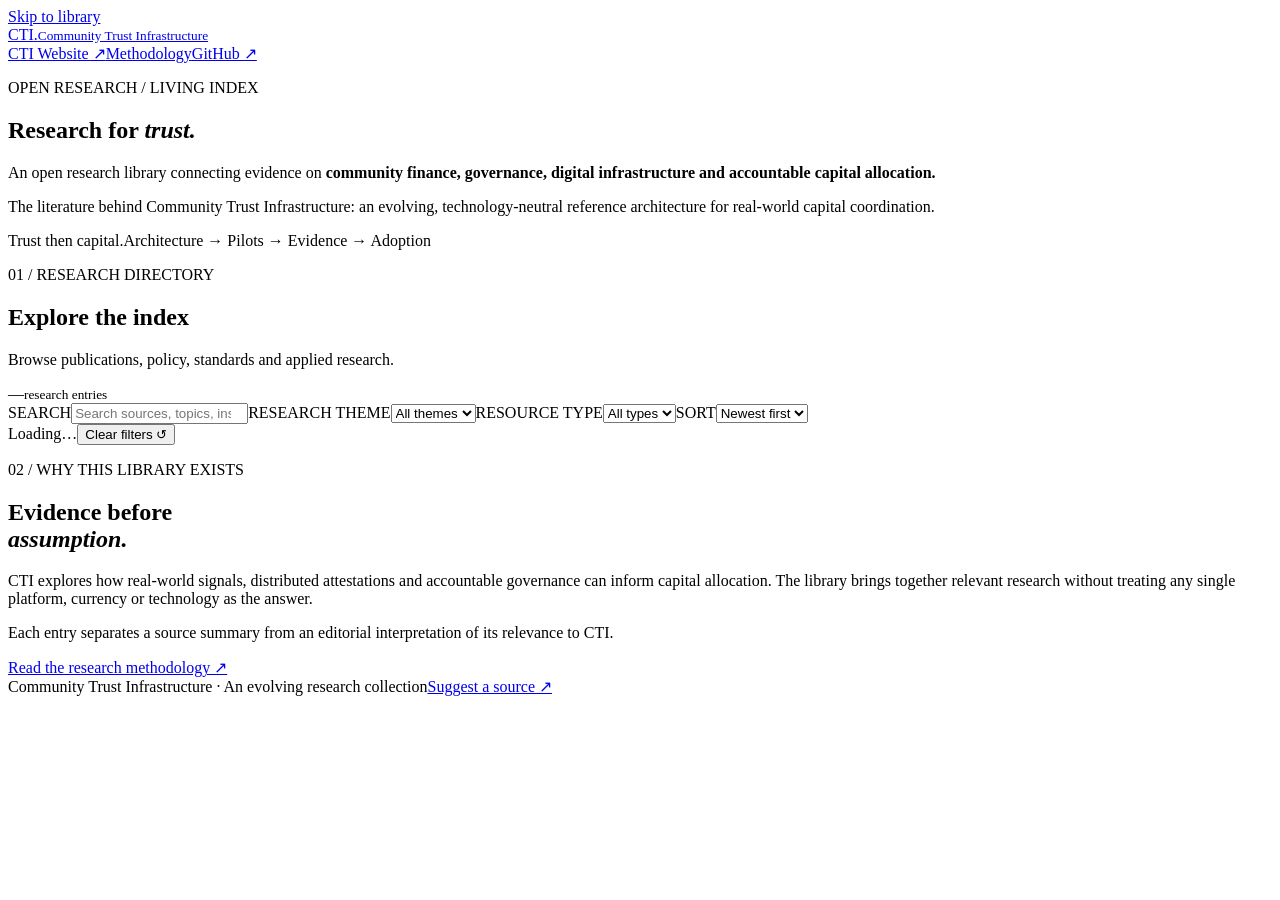
==== index.html @ 6afd7991 "Add CTI Research Library index.html" ====
<!doctype html><html lang="en"><head><meta charset="utf-8"><meta name="viewport" content="width=device-width,initial-scale=1"><meta name="description" content="Community Trust Infrastructure's open, curated research library."><title>CTI Research Library</title><link rel="stylesheet" href="styles.css"></head><body><a class="skip" href="#library">Skip to library</a><header><a class="identity" href="./">CTI<span class="dot">.</span><small>Community Trust Infrastructure</small></a><nav><a href="https://communitytrustinfra.com/">CTI Website ↗</a><a href="methodology.html">Methodology</a><a href="https://github.com/Community-Trust-Infrastructure/cti-research-library">GitHub ↗</a></nav></header><main><section class="hero"><p class="eyebrow">OPEN RESEARCH / LIVING INDEX</p><h1>Research for <em>trust.</em></h1><div class="hero-columns"><p class="lead">An open research library connecting evidence on <strong>community finance, governance, digital infrastructure and accountable capital allocation.</strong></p><p class="context">The literature behind Community Trust Infrastructure: an evolving, technology-neutral reference architecture for real-world capital coordination.</p></div><div class="hero-foot"><span>Trust then capital.</span><span>Architecture → Pilots → Evidence → Adoption</span></div></section><section id="library" class="library"><div class="library-head"><div><p class="eyebrow">01 / RESEARCH DIRECTORY</p><h2>Explore the index</h2><p>Browse publications, policy, standards and applied research.</p></div><div class="counter"><span id="total">—</span><small>research entries</small></div></div><div class="filters"><label>SEARCH<input id="search" type="search" placeholder="Search sources, topics, institutions…"></label><label>RESEARCH THEME<select id="category"><option value="">All themes</option></select></label><label>RESOURCE TYPE<select id="type"><option value="">All types</option></select></label><label>SORT<select id="sort"><option value="recent">Newest first</option><option value="oldest">Oldest first</option><option value="az">Title A–Z</option></select></label></div><div class="result-head"><span id="count" aria-live="polite">Loading…</span><button id="clear" type="button">Clear filters ↺</button></div><div id="entries" class="entries"></div><p id="empty" hidden>No matching resources. Try clearing your filters.</p><div id="pagination" class="pagination" hidden><button id="prev">← Previous</button><span id="page"></span><button id="next">Next →</button></div></section><section class="closing"><div><p class="eyebrow">02 / WHY THIS LIBRARY EXISTS</p><h2>Evidence before<br><em>assumption.</em></h2></div><div><p>CTI explores how real-world signals, distributed attestations and accountable governance can inform capital allocation. The library brings together relevant research without treating any single platform, currency or technology as the answer.</p><p>Each entry separates a source summary from an editorial interpretation of its relevance to CTI.</p><a href="methodology.html">Read the research methodology ↗</a></div></section></main><footer><span>Community Trust Infrastructure · An evolving research collection</span><a href="https://github.com/Community-Trust-Infrastructure/cti-research-library/issues/new">Suggest a source ↗</a></footer><script src="app.js" defer></script></body></html>
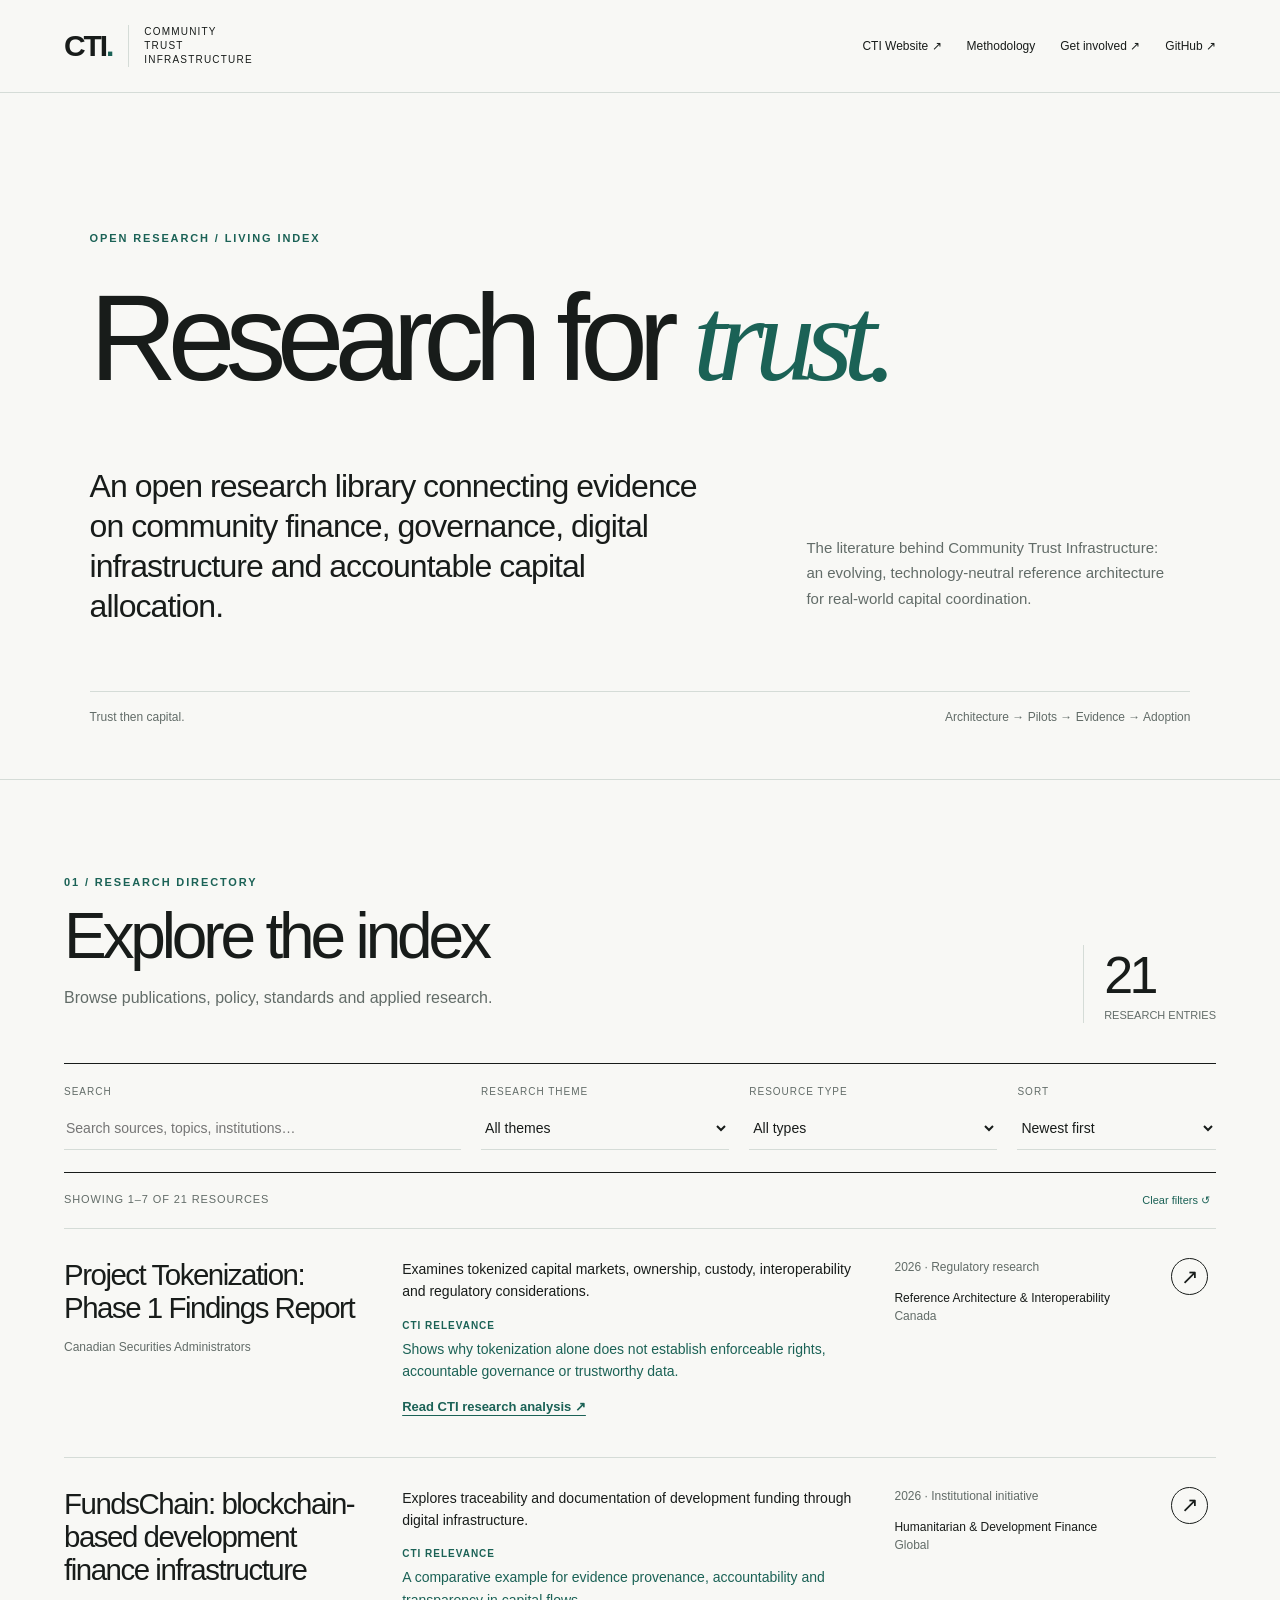
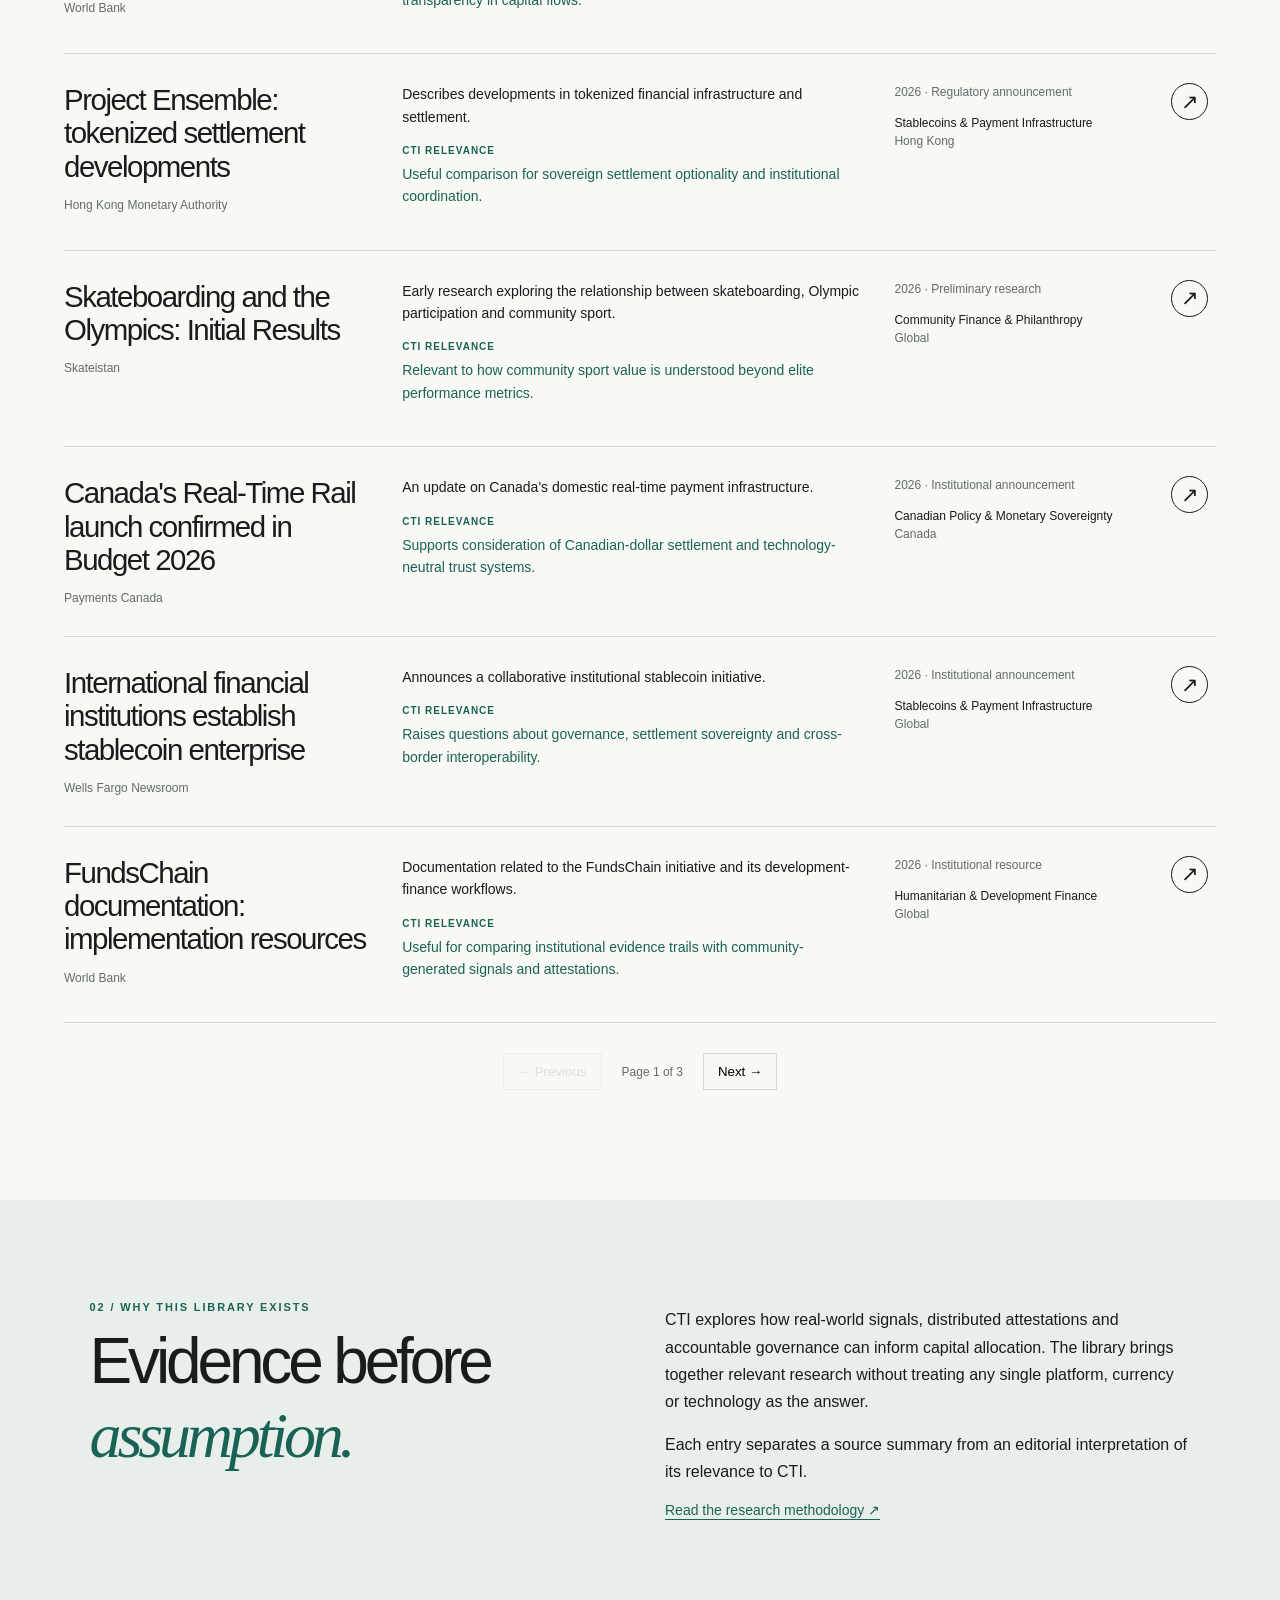
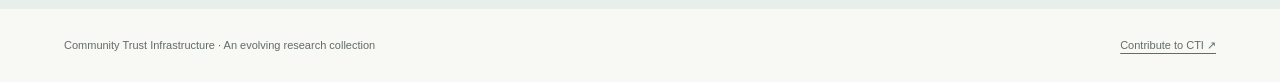
==== commit 2a4c947d: "Link contribution pathways and editorial safeguards" ====
--- a/index.html
+++ b/index.html
@@ -1 +1 @@
-<!doctype html><html lang="en"><head><meta charset="utf-8"><meta name="viewport" content="width=device-width,initial-scale=1"><meta name="description" content="Community Trust Infrastructure's open, curated research library."><title>CTI Research Library</title><link rel="stylesheet" href="styles.css"></head><body><a class="skip" href="#library">Skip to library</a><header><a class="identity" href="./">CTI<span class="dot">.</span><small>Community Trust Infrastructure</small></a><nav><a href="https://communitytrustinfra.com/">CTI Website ↗</a><a href="methodology.html">Methodology</a><a href="https://github.com/Community-Trust-Infrastructure/cti-research-library">GitHub ↗</a></nav></header><main><section class="hero"><p class="eyebrow">OPEN RESEARCH / LIVING INDEX</p><h1>Research for <em>trust.</em></h1><div class="hero-columns"><p class="lead">An open research library connecting evidence on <strong>community finance, governance, digital infrastructure and accountable capital allocation.</strong></p><p class="context">The literature behind Community Trust Infrastructure: an evolving, technology-neutral reference architecture for real-world capital coordination.</p></div><div class="hero-foot"><span>Trust then capital.</span><span>Architecture → Pilots → Evidence → Adoption</span></div></section><section id="library" class="library"><div class="library-head"><div><p class="eyebrow">01 / RESEARCH DIRECTORY</p><h2>Explore the index</h2><p>Browse publications, policy, standards and applied research.</p></div><div class="counter"><span id="total">—</span><small>research entries</small></div></div><div class="filters"><label>SEARCH<input id="search" type="search" placeholder="Search sources, topics, institutions…"></label><label>RESEARCH THEME<select id="category"><option value="">All themes</option></select></label><label>RESOURCE TYPE<select id="type"><option value="">All types</option></select></label><label>SORT<select id="sort"><option value="recent">Newest first</option><option value="oldest">Oldest first</option><option value="az">Title A–Z</option></select></label></div><div class="result-head"><span id="count" aria-live="polite">Loading…</span><button id="clear" type="button">Clear filters ↺</button></div><div id="entries" class="entries"></div><p id="empty" hidden>No matching resources. Try clearing your filters.</p><div id="pagination" class="pagination" hidden><button id="prev">← Previous</button><span id="page"></span><button id="next">Next →</button></div></section><section class="closing"><div><p class="eyebrow">02 / WHY THIS LIBRARY EXISTS</p><h2>Evidence before<br><em>assumption.</em></h2></div><div><p>CTI explores how real-world signals, distributed attestations and accountable governance can inform capital allocation. The library brings together relevant research without treating any single platform, currency or technology as the answer.</p><p>Each entry separates a source summary from an editorial interpretation of its relevance to CTI.</p><a href="methodology.html">Read the research methodology ↗</a></div></section></main><footer><span>Community Trust Infrastructure · An evolving research collection</span><a href="https://github.com/Community-Trust-Infrastructure/cti-research-library/issues/new">Suggest a source ↗</a></footer><script src="app.js" defer></script></body></html>+<!doctype html><html lang="en"><head><meta charset="utf-8"><meta name="viewport" content="width=device-width,initial-scale=1"><meta name="description" content="Community Trust Infrastructure's open, curated research library."><title>CTI Research Library</title><link rel="stylesheet" href="styles.css"></head><body><a class="skip" href="#library">Skip to library</a><header><a class="identity" href="./">CTI<span class="dot">.</span><small>Community Trust Infrastructure</small></a><nav><a href="https://communitytrustinfra.com/">CTI Website ↗</a><a href="methodology.html">Methodology</a><a href="https://communitytrustinfra.com/get-involved/">Get involved ↗</a><a href="https://github.com/Community-Trust-Infrastructure/cti-research-library">GitHub ↗</a></nav></header><main><section class="hero"><p class="eyebrow">OPEN RESEARCH / LIVING INDEX</p><h1>Research for <em>trust.</em></h1><div class="hero-columns"><p class="lead">An open research library connecting evidence on <strong>community finance, governance, digital infrastructure and accountable capital allocation.</strong></p><p class="context">The literature behind Community Trust Infrastructure: an evolving, technology-neutral reference architecture for real-world capital coordination.</p></div><div class="hero-foot"><span>Trust then capital.</span><span>Architecture → Pilots → Evidence → Adoption</span></div></section><section id="library" class="library"><div class="library-head"><div><p class="eyebrow">01 / RESEARCH DIRECTORY</p><h2>Explore the index</h2><p>Browse publications, policy, standards and applied research.</p></div><div class="counter"><span id="total">—</span><small>research entries</small></div></div><div class="filters"><label>SEARCH<input id="search" type="search" placeholder="Search sources, topics, institutions…"></label><label>RESEARCH THEME<select id="category"><option value="">All themes</option></select></label><label>RESOURCE TYPE<select id="type"><option value="">All types</option></select></label><label>SORT<select id="sort"><option value="recent">Newest first</option><option value="oldest">Oldest first</option><option value="az">Title A–Z</option></select></label></div><div class="result-head"><span id="count" aria-live="polite">Loading…</span><button id="clear" type="button">Clear filters ↺</button></div><div id="entries" class="entries"></div><p id="empty" hidden>No matching resources. Try clearing your filters.</p><div id="pagination" class="pagination" hidden><button id="prev">← Previous</button><span id="page"></span><button id="next">Next →</button></div></section><section class="closing"><div><p class="eyebrow">02 / WHY THIS LIBRARY EXISTS</p><h2>Evidence before<br><em>assumption.</em></h2></div><div><p>CTI explores how real-world signals, distributed attestations and accountable governance can inform capital allocation. The library brings together relevant research without treating any single platform, currency or technology as the answer.</p><p>Each entry separates a source summary from an editorial interpretation of its relevance to CTI.</p><a href="methodology.html">Read the research methodology ↗</a></div></section></main><footer><span>Community Trust Infrastructure · An evolving research collection</span><a href="https://communitytrustinfra.com/get-involved/">Contribute to CTI ↗</a></footer><script src="app.js" defer></script></body></html>
--- a/styles.css
+++ b/styles.css
@@ -0,0 +1,2 @@
+:root{--bg:#f8f8f5;--ink:#181c1a;--muted:#626c68;--line:#d5dcd7;--accent:#1b6256;--wash:#e8efeb}*{box-sizing:border-box}html{scroll-behavior:smooth}body{margin:0;background:var(--bg);color:var(--ink);font-family:Arial,Helvetica,sans-serif}a{color:inherit;text-underline-offset:4px}.skip{position:absolute;top:-100px}.skip:focus{top:0;background:white;padding:10px}header{display:flex;align-items:center;justify-content:space-between;gap:20px;padding:25px clamp(22px,5vw,80px);border-bottom:1px solid var(--line)}.identity{text-decoration:none;font-size:30px;font-weight:700;letter-spacing:-.07em;display:flex;align-items:center;gap:16px}.identity small{border-left:1px solid var(--line);padding-left:15px;font-size:10px;font-weight:400;letter-spacing:.12em;text-transform:uppercase;max-width:130px;line-height:1.4}.dot{color:var(--accent);margin-left:-16px}nav{display:flex;gap:25px;flex-wrap:wrap}nav a{font-size:12px;text-decoration:none}main{max-width:1600px;margin:auto}.hero{padding:clamp(70px,10vw,150px) clamp(22px,7vw,110px) 55px;border-bottom:1px solid var(--line)}.eyebrow{font-size:11px;letter-spacing:.17em;color:var(--accent);font-weight:700}.hero h1{font-size:clamp(62px,9.5vw,150px);font-weight:400;letter-spacing:-.08em;line-height:1.02;margin:32px 0 65px}.hero h1 em,.closing h2 em{font-family:Georgia,serif;color:var(--accent);font-weight:400}.hero-columns{display:grid;grid-template-columns:1.6fr 1fr;gap:clamp(25px,8vw,150px);align-items:end}.lead{font-size:clamp(22px,2.5vw,35px);letter-spacing:-.03em;line-height:1.25;margin:0}.lead strong{font-weight:500}.context{color:var(--muted);font-size:15px;line-height:1.7;max-width:370px}.hero-foot{border-top:1px solid var(--line);display:flex;justify-content:space-between;gap:20px;margin-top:65px;padding-top:18px;color:var(--muted);font-size:12px}.library{padding:85px clamp(22px,5vw,80px) 110px}.library-head{display:flex;justify-content:space-between;align-items:end;gap:25px;margin-bottom:40px}.library-head h2,.closing h2{font-size:clamp(40px,5vw,72px);letter-spacing:-.065em;font-weight:400;margin:10px 0}.library-head p:not(.eyebrow){color:var(--muted)}.counter{border-left:1px solid var(--line);padding-left:20px}.counter span{font-size:52px;display:block;letter-spacing:-.07em}.counter small{font-size:11px;color:var(--muted);text-transform:uppercase}.filters{display:grid;grid-template-columns:1.6fr 1fr 1fr .8fr;gap:20px;padding:22px 0;border-top:1px solid var(--ink);border-bottom:1px solid var(--ink)}.filters label{display:flex;flex-direction:column;gap:10px;font-size:10px;letter-spacing:.1em;color:var(--muted)}.filters input,.filters select{height:43px;width:100%;min-width:0;border:0;border-bottom:1px solid var(--line);background:transparent;border-radius:0;color:var(--ink);font:14px Arial}.filters input:focus,.filters select:focus{outline:2px solid var(--accent);outline-offset:2px}.result-head{display:flex;justify-content:space-between;gap:15px;padding:20px 0;color:var(--muted);font-size:11px;text-transform:uppercase;letter-spacing:.08em}.result-head button{border:0;background:none;color:var(--accent);font-size:11px;cursor:pointer}.entry{display:grid;grid-template-columns:1fr 1.5fr .8fr 45px;gap:30px;border-bottom:1px solid var(--line);padding:29px 0}.entry:first-child{border-top:1px solid var(--line)}.entry h3{font-size:clamp(23px,2.3vw,34px);font-weight:400;letter-spacing:-.05em;line-height:1.13;margin:0 0 13px}.entry p{font-size:14px;line-height:1.6;margin:0 0 13px}.author,.meta{font-size:12px;color:var(--muted);line-height:1.5}.relevance-label{color:var(--accent);font-size:10px;letter-spacing:.1em;font-weight:700;margin:17px 0 7px}.relevance{color:var(--accent)}.meta strong{display:block;color:var(--ink);font-weight:500;margin-top:13px}.visit{display:grid;place-items:center;border:1px solid var(--ink);border-radius:50%;width:37px;height:37px;text-decoration:none;font-size:21px}.visit:hover{background:var(--ink);color:white}.pagination{display:flex;align-items:center;justify-content:center;gap:20px;margin-top:30px}.pagination button{border:1px solid var(--line);background:transparent;padding:10px 14px;cursor:pointer}.pagination button:disabled{opacity:.35;cursor:default}.pagination span{font-size:12px;color:var(--muted)}#empty{padding:45px;color:var(--muted)}.closing{background:var(--wash);display:grid;grid-template-columns:1fr 1fr;gap:50px;padding:90px clamp(22px,7vw,110px)}.closing p:not(.eyebrow){line-height:1.7;font-size:16px}.closing a{color:var(--accent);font-size:14px}footer{display:flex;justify-content:space-between;gap:20px;padding:30px clamp(22px,5vw,80px);font-size:11px;color:var(--muted)}@media(max-width:950px){.filters{grid-template-columns:1fr 1fr}.entry{grid-template-columns:1fr 1.5fr 42px}.meta{grid-column:1/3}.visit{grid-column:3;grid-row:1}}@media(max-width:650px){header{align-items:start}nav{gap:10px;justify-content:flex-end}.identity small{display:none}.hero-columns,.closing{grid-template-columns:1fr}.hero h1{margin-bottom:35px}.hero-foot{flex-direction:column}.filters{grid-template-columns:1fr}.entry{grid-template-columns:1fr 42px;gap:16px}.entry .description{grid-column:1/3}.meta{grid-column:1/3}.visit{grid-column:2;grid-row:1}.closing{gap:10px}footer{flex-direction:column}}
+.research-note{display:inline-block;margin:3px 0 14px;color:var(--accent);font-size:13px;font-weight:600;text-decoration:underline;text-underline-offset:4px}.research-note:hover{color:var(--ink)}
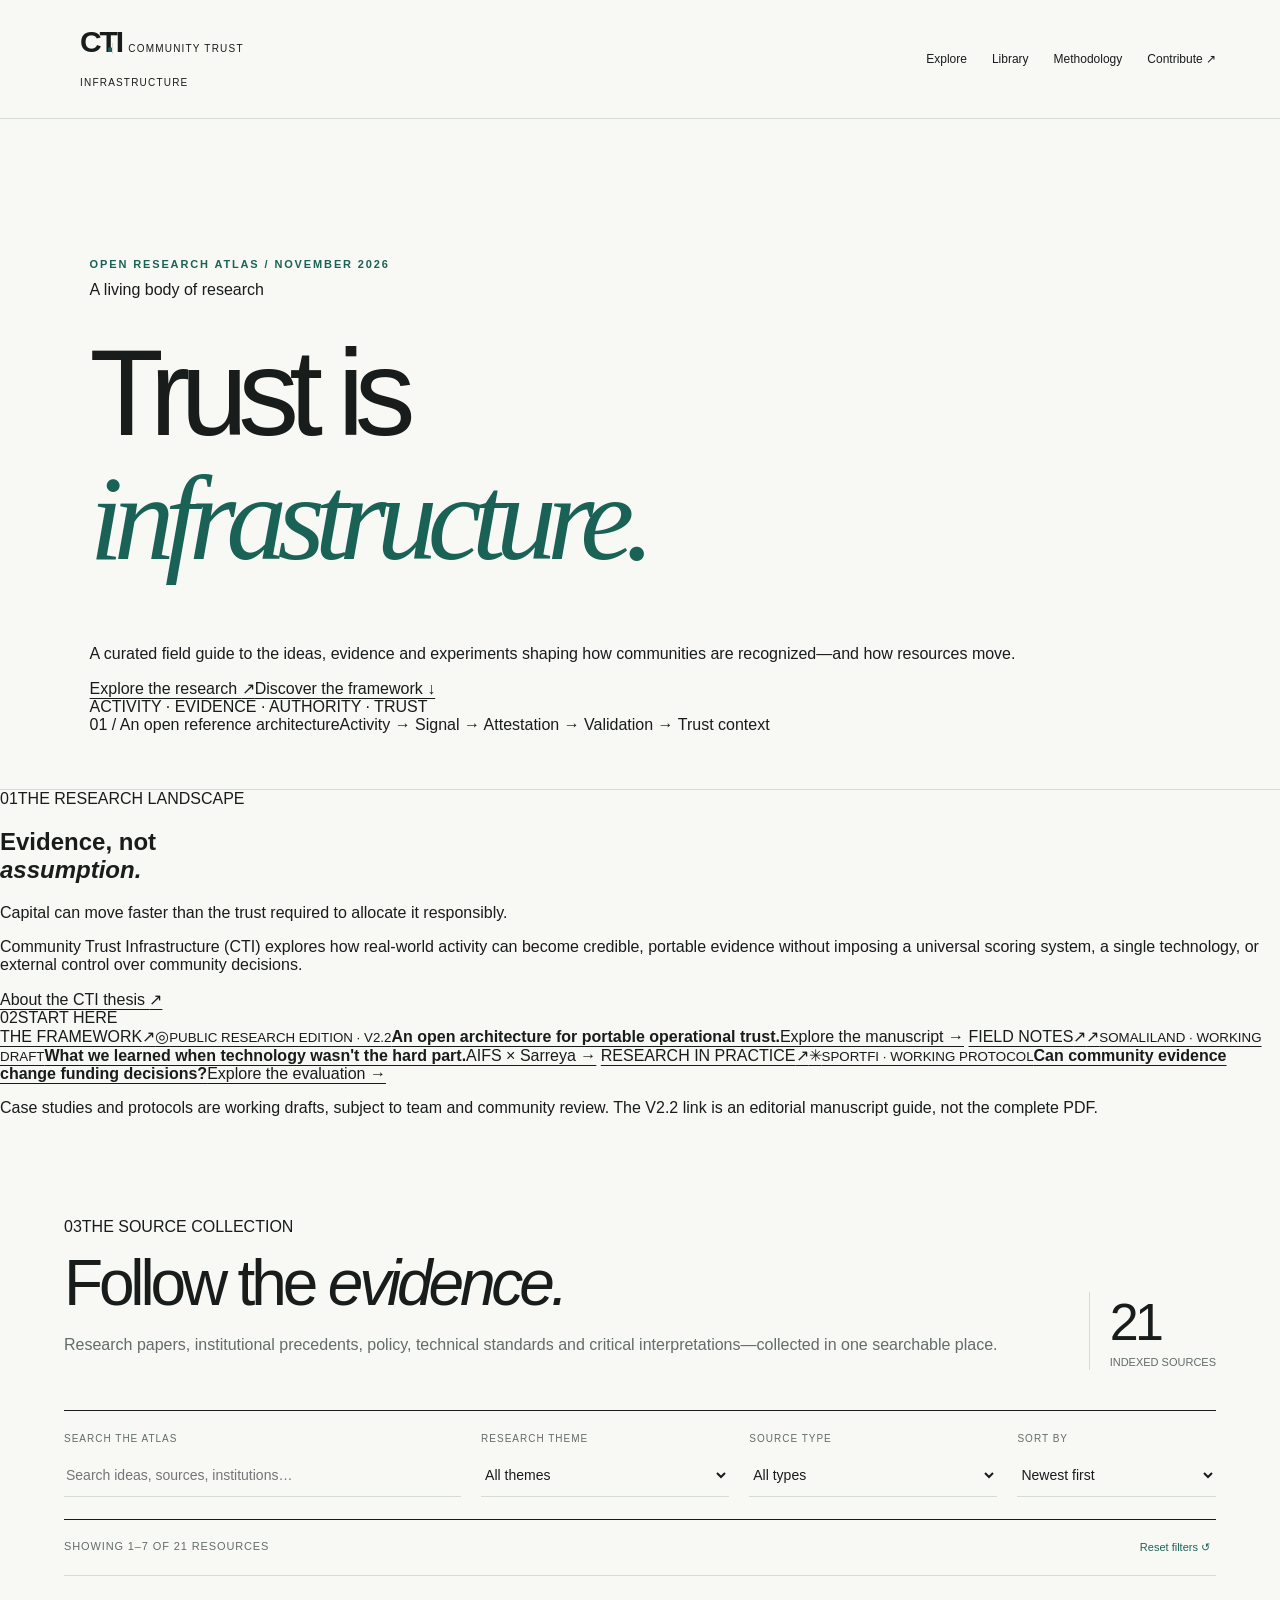
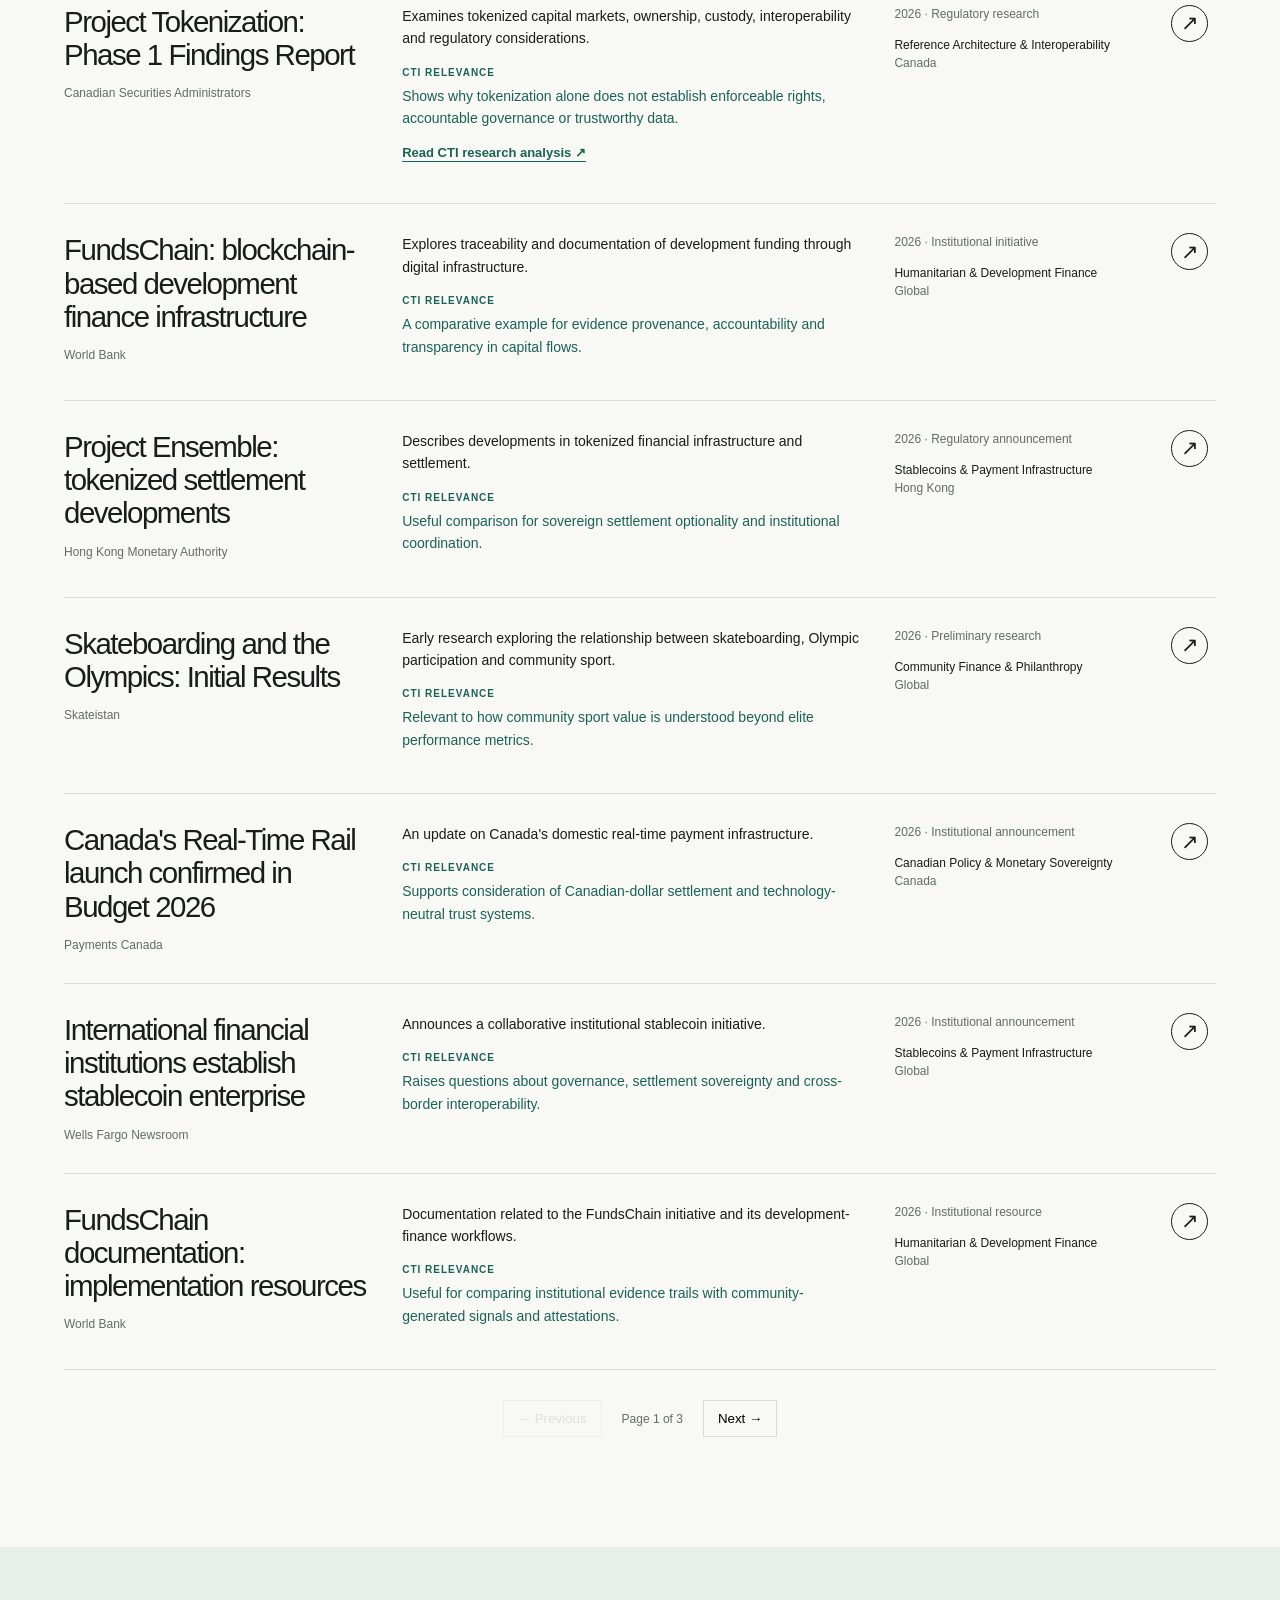
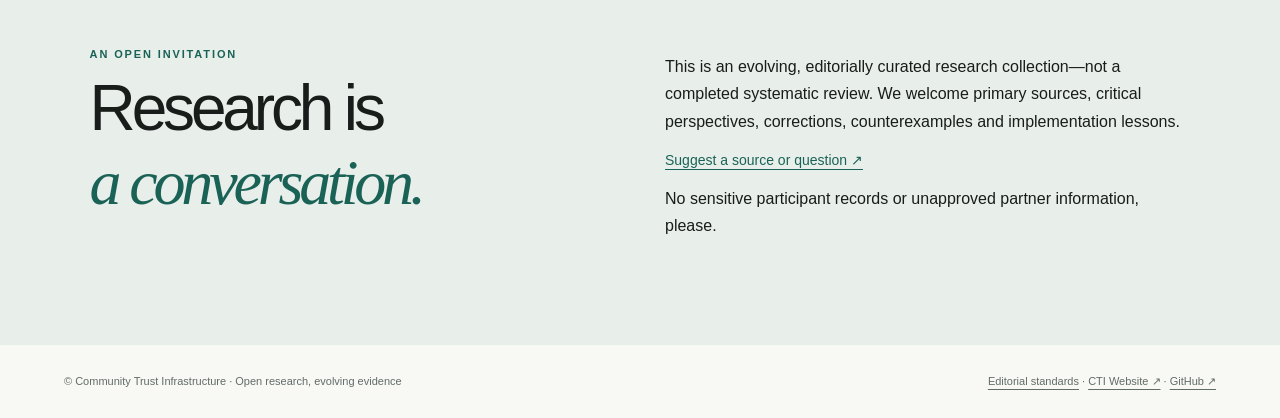
==== commit 4d14f541: "Redesign CTI Research Atlas with immersive editorial landing page and featured research" ====
--- a/index.html
+++ b/index.html
@@ -1 +1,15 @@
-<!doctype html><html lang="en"><head><meta charset="utf-8"><meta name="viewport" content="width=device-width,initial-scale=1"><meta name="description" content="Community Trust Infrastructure's open, curated research library."><title>CTI Research Library</title><link rel="stylesheet" href="styles.css"></head><body><a class="skip" href="#library">Skip to library</a><header><a class="identity" href="./">CTI<span class="dot">.</span><small>Community Trust Infrastructure</small></a><nav><a href="https://communitytrustinfra.com/">CTI Website ↗</a><a href="methodology.html">Methodology</a><a href="https://communitytrustinfra.com/get-involved/">Get involved ↗</a><a href="https://github.com/Community-Trust-Infrastructure/cti-research-library">GitHub ↗</a></nav></header><main><section class="hero"><p class="eyebrow">OPEN RESEARCH / LIVING INDEX</p><h1>Research for <em>trust.</em></h1><div class="hero-columns"><p class="lead">An open research library connecting evidence on <strong>community finance, governance, digital infrastructure and accountable capital allocation.</strong></p><p class="context">The literature behind Community Trust Infrastructure: an evolving, technology-neutral reference architecture for real-world capital coordination.</p></div><div class="hero-foot"><span>Trust then capital.</span><span>Architecture → Pilots → Evidence → Adoption</span></div></section><section id="library" class="library"><div class="library-head"><div><p class="eyebrow">01 / RESEARCH DIRECTORY</p><h2>Explore the index</h2><p>Browse publications, policy, standards and applied research.</p></div><div class="counter"><span id="total">—</span><small>research entries</small></div></div><div class="filters"><label>SEARCH<input id="search" type="search" placeholder="Search sources, topics, institutions…"></label><label>RESEARCH THEME<select id="category"><option value="">All themes</option></select></label><label>RESOURCE TYPE<select id="type"><option value="">All types</option></select></label><label>SORT<select id="sort"><option value="recent">Newest first</option><option value="oldest">Oldest first</option><option value="az">Title A–Z</option></select></label></div><div class="result-head"><span id="count" aria-live="polite">Loading…</span><button id="clear" type="button">Clear filters ↺</button></div><div id="entries" class="entries"></div><p id="empty" hidden>No matching resources. Try clearing your filters.</p><div id="pagination" class="pagination" hidden><button id="prev">← Previous</button><span id="page"></span><button id="next">Next →</button></div></section><section class="closing"><div><p class="eyebrow">02 / WHY THIS LIBRARY EXISTS</p><h2>Evidence before<br><em>assumption.</em></h2></div><div><p>CTI explores how real-world signals, distributed attestations and accountable governance can inform capital allocation. The library brings together relevant research without treating any single platform, currency or technology as the answer.</p><p>Each entry separates a source summary from an editorial interpretation of its relevance to CTI.</p><a href="methodology.html">Read the research methodology ↗</a></div></section></main><footer><span>Community Trust Infrastructure · An evolving research collection</span><a href="https://communitytrustinfra.com/get-involved/">Contribute to CTI ↗</a></footer><script src="app.js" defer></script></body></html>+<!doctype html>
+<html lang="en"><head><meta charset="utf-8"><meta name="viewport" content="width=device-width,initial-scale=1"><meta name="theme-color" content="#123c32"><meta name="description" content="An open atlas of evidence, governance, community finance and portable operational trust."><title>CTI Research Atlas — Community Trust Infrastructure</title><link rel="stylesheet" href="styles.css"></head>
+<body><a class="skip" href="#library">Skip to research</a>
+<header class="site-header"><a class="identity" href="./" aria-label="CTI Research Atlas home"><span class="identity-mark" aria-hidden="true"><i></i><i></i><i></i><i></i><b></b></span><span class="identity-word">CTI<span class="dot">.</span><small>Community Trust<br>Infrastructure</small></span></a><nav aria-label="Main navigation"><a href="#explore">Explore</a><a href="#library">Library</a><a href="methodology.html">Methodology</a><a href="https://github.com/Community-Trust-Infrastructure/cti-research-library" target="_blank" rel="noopener noreferrer">Contribute ↗</a></nav></header>
+<main>
+<section class="hero"><div class="hero-top"><p class="eyebrow light">OPEN RESEARCH ATLAS <span> / </span> NOVEMBER 2026</p><span class="edition">A living body of research <span class="pulse"></span></span></div><div class="hero-main"><div><h1>Trust is<br><em>infrastructure.</em></h1><p class="hero-lead">A curated field guide to the ideas, evidence and experiments shaping how communities are recognized—and how resources move.</p><div class="hero-actions"><a class="button-light" href="#library">Explore the research <span>↗</span></a><a class="hero-text-link" href="#explore">Discover the framework ↓</a></div></div><div class="hero-art" aria-label="Abstract interconnected circles representing signals, validation and trust"><div class="orbit orbit-a"></div><div class="orbit orbit-b"></div><div class="orbit orbit-c"></div><span class="art-dot dot-a"></span><span class="art-dot dot-b"></span><span class="art-dot dot-c"></span><span class="art-dot dot-d"></span><span class="art-core"></span><span class="art-caption">ACTIVITY · EVIDENCE · AUTHORITY · TRUST</span></div></div><div class="hero-bottom"><span>01 / An open reference architecture</span><span>Activity → Signal → Attestation → Validation → Trust context</span></div></section>
+<section class="intro" id="explore"><div class="section-label"><span class="section-index">01</span><span>THE RESEARCH LANDSCAPE</span></div><div class="intro-grid"><h2>Evidence, not<br><em>assumption.</em></h2><div><p class="intro-lead">Capital can move faster than the trust required to allocate it responsibly.</p><p>Community Trust Infrastructure (CTI) explores how real-world activity can become credible, portable evidence without imposing a universal scoring system, a single technology, or external control over community decisions.</p><a class="text-link" href="https://communitytrustinfra.com/" target="_blank" rel="noopener noreferrer">About the CTI thesis <span>↗</span></a></div></div></section>
+<section class="feature-section"><div class="section-label"><span class="section-index">02</span><span>START HERE</span></div><div class="feature-grid">
+<a class="feature-card featured" href="manuscripts/cti-v2.2.md"><span class="feature-top"><span>THE FRAMEWORK</span><span>↗</span></span><span class="feature-symbol">◎</span><span class="feature-bottom"><small>PUBLIC RESEARCH EDITION · V2.2</small><strong>An open architecture for portable operational trust.</strong><span>Explore the manuscript →</span></span></a>
+<a class="feature-card sage" href="case-studies/aifs-sarreya-tech365.md"><span class="feature-top"><span>FIELD NOTES</span><span>↗</span></span><span class="feature-symbol">↗</span><span class="feature-bottom"><small>SOMALILAND · WORKING DRAFT</small><strong>What we learned when technology wasn't the hard part.</strong><span>AIFS × Sarreya →</span></span></a>
+<a class="feature-card coral" href="case-studies/sportfi-research-protocol.md"><span class="feature-top"><span>RESEARCH IN PRACTICE</span><span>↗</span></span><span class="feature-symbol">✳</span><span class="feature-bottom"><small>SPORTFI · WORKING PROTOCOL</small><strong>Can community evidence change funding decisions?</strong><span>Explore the evaluation →</span></span></a>
+</div><p class="feature-note">Case studies and protocols are working drafts, subject to team and community review. The V2.2 link is an editorial manuscript guide, not the complete PDF.</p></section>
+<section id="library" class="library"><div class="section-label"><span class="section-index">03</span><span>THE SOURCE COLLECTION</span></div><div class="library-head"><div><h2>Follow the <em>evidence.</em></h2><p>Research papers, institutional precedents, policy, technical standards and critical interpretations—collected in one searchable place.</p></div><div class="counter"><span id="total">—</span><small>indexed sources</small></div></div><div class="filters"><label>SEARCH THE ATLAS<input id="search" type="search" placeholder="Search ideas, sources, institutions…"></label><label>RESEARCH THEME<select id="category"><option value="">All themes</option></select></label><label>SOURCE TYPE<select id="type"><option value="">All types</option></select></label><label>SORT BY<select id="sort"><option value="recent">Newest first</option><option value="oldest">Oldest first</option><option value="az">Title A–Z</option></select></label></div><div class="result-head"><span id="count" aria-live="polite">Loading sources…</span><button id="clear" type="button">Reset filters ↺</button></div><div id="entries" class="entries"></div><p id="empty" hidden>No matching sources. Try another search or clear the filters.</p><div id="pagination" class="pagination" hidden><button id="prev" type="button">← Previous</button><span id="page"></span><button id="next" type="button">Next →</button></div></section>
+<section class="closing"><div><p class="eyebrow">AN OPEN INVITATION</p><h2>Research is<br><em>a conversation.</em></h2></div><div><p>This is an evolving, editorially curated research collection—not a completed systematic review. We welcome primary sources, critical perspectives, corrections, counterexamples and implementation lessons.</p><a class="button-dark" href="https://github.com/Community-Trust-Infrastructure/cti-research-library/issues/new" target="_blank" rel="noopener noreferrer">Suggest a source or question ↗</a><p class="small-note">No sensitive participant records or unapproved partner information, please.</p></div></section>
+</main><footer><span>© Community Trust Infrastructure · Open research, evolving evidence</span><span><a href="methodology.html">Editorial standards</a> · <a href="https://communitytrustinfra.com/">CTI Website ↗</a> · <a href="https://github.com/Community-Trust-Infrastructure/cti-research-library">GitHub ↗</a></span></footer><script src="app.js" defer></script></body></html>
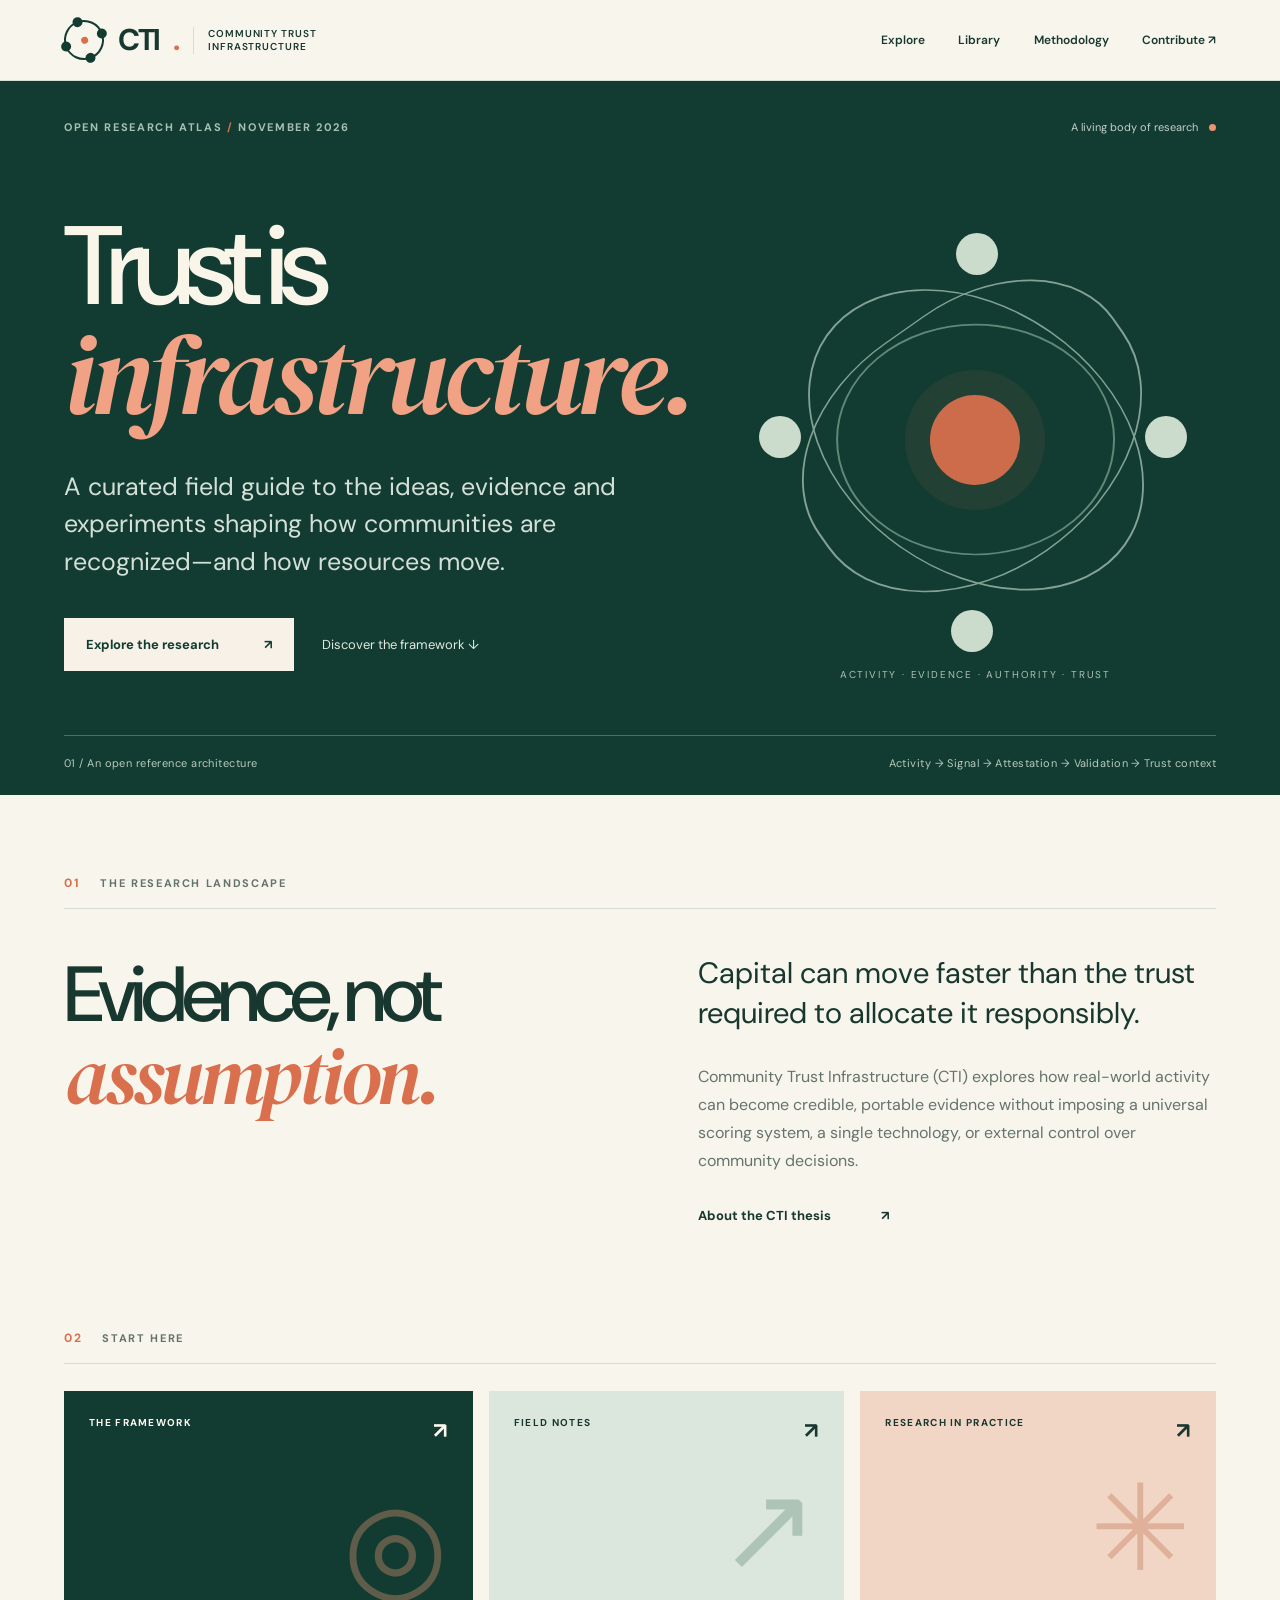
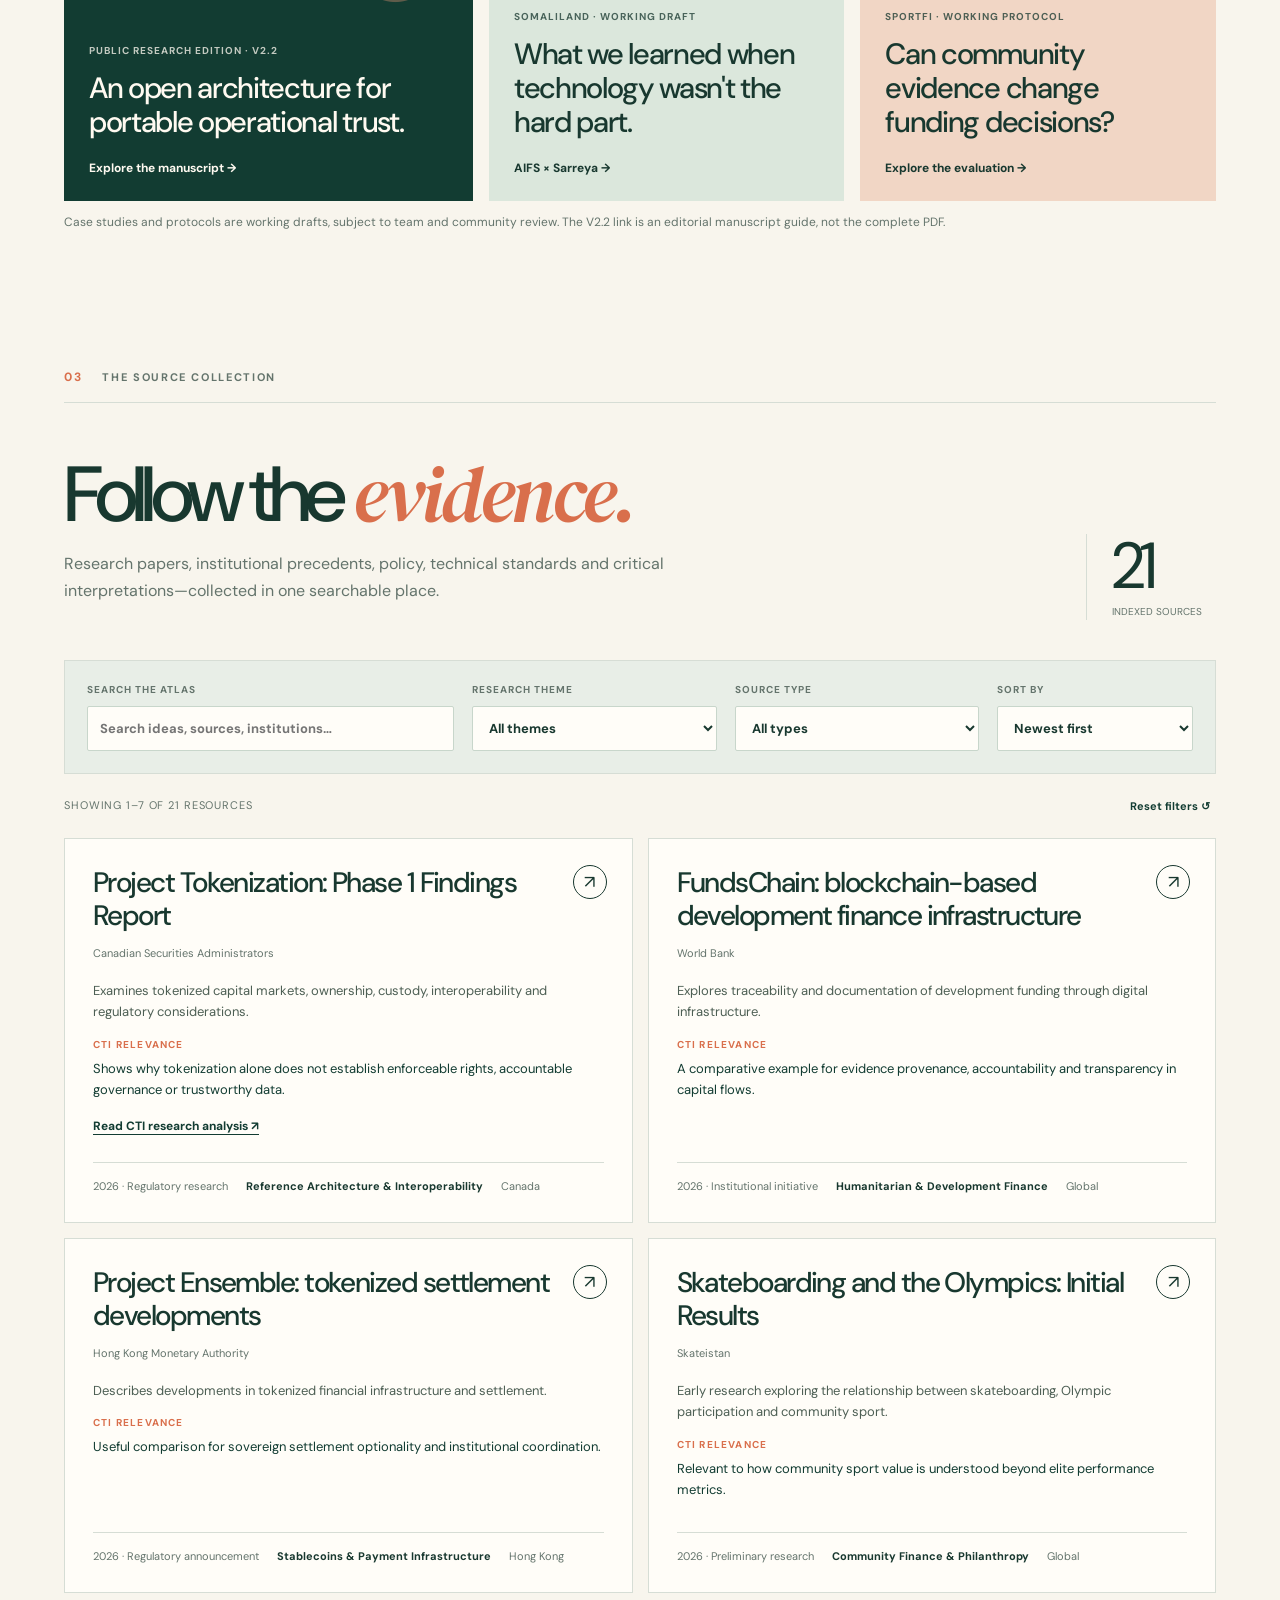
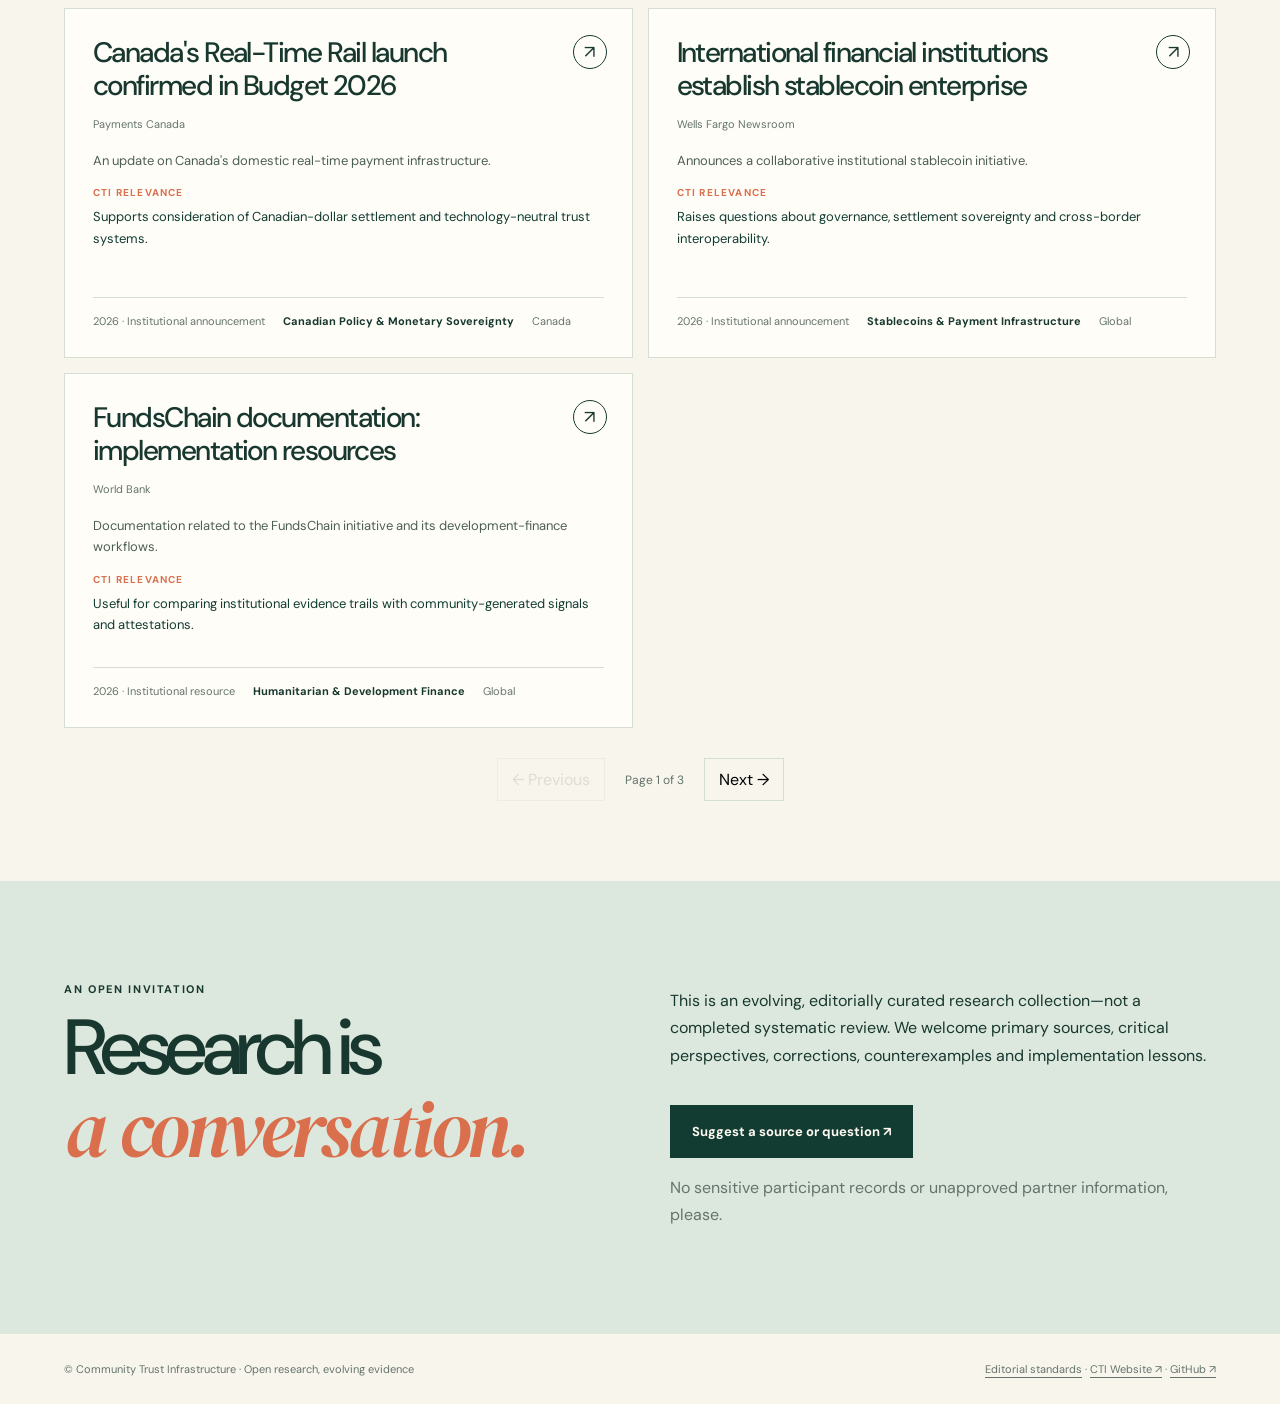
==== commit 3e562608: "Open featured research in readable GitHub Markdown view" ====
--- a/index.html
+++ b/index.html
@@ -6,9 +6,9 @@
 <section class="hero"><div class="hero-top"><p class="eyebrow light">OPEN RESEARCH ATLAS <span> / </span> NOVEMBER 2026</p><span class="edition">A living body of research <span class="pulse"></span></span></div><div class="hero-main"><div><h1>Trust is<br><em>infrastructure.</em></h1><p class="hero-lead">A curated field guide to the ideas, evidence and experiments shaping how communities are recognized—and how resources move.</p><div class="hero-actions"><a class="button-light" href="#library">Explore the research <span>↗</span></a><a class="hero-text-link" href="#explore">Discover the framework ↓</a></div></div><div class="hero-art" aria-label="Abstract interconnected circles representing signals, validation and trust"><div class="orbit orbit-a"></div><div class="orbit orbit-b"></div><div class="orbit orbit-c"></div><span class="art-dot dot-a"></span><span class="art-dot dot-b"></span><span class="art-dot dot-c"></span><span class="art-dot dot-d"></span><span class="art-core"></span><span class="art-caption">ACTIVITY · EVIDENCE · AUTHORITY · TRUST</span></div></div><div class="hero-bottom"><span>01 / An open reference architecture</span><span>Activity → Signal → Attestation → Validation → Trust context</span></div></section>
 <section class="intro" id="explore"><div class="section-label"><span class="section-index">01</span><span>THE RESEARCH LANDSCAPE</span></div><div class="intro-grid"><h2>Evidence, not<br><em>assumption.</em></h2><div><p class="intro-lead">Capital can move faster than the trust required to allocate it responsibly.</p><p>Community Trust Infrastructure (CTI) explores how real-world activity can become credible, portable evidence without imposing a universal scoring system, a single technology, or external control over community decisions.</p><a class="text-link" href="https://communitytrustinfra.com/" target="_blank" rel="noopener noreferrer">About the CTI thesis <span>↗</span></a></div></div></section>
 <section class="feature-section"><div class="section-label"><span class="section-index">02</span><span>START HERE</span></div><div class="feature-grid">
-<a class="feature-card featured" href="manuscripts/cti-v2.2.md"><span class="feature-top"><span>THE FRAMEWORK</span><span>↗</span></span><span class="feature-symbol">◎</span><span class="feature-bottom"><small>PUBLIC RESEARCH EDITION · V2.2</small><strong>An open architecture for portable operational trust.</strong><span>Explore the manuscript →</span></span></a>
-<a class="feature-card sage" href="case-studies/aifs-sarreya-tech365.md"><span class="feature-top"><span>FIELD NOTES</span><span>↗</span></span><span class="feature-symbol">↗</span><span class="feature-bottom"><small>SOMALILAND · WORKING DRAFT</small><strong>What we learned when technology wasn't the hard part.</strong><span>AIFS × Sarreya →</span></span></a>
-<a class="feature-card coral" href="case-studies/sportfi-research-protocol.md"><span class="feature-top"><span>RESEARCH IN PRACTICE</span><span>↗</span></span><span class="feature-symbol">✳</span><span class="feature-bottom"><small>SPORTFI · WORKING PROTOCOL</small><strong>Can community evidence change funding decisions?</strong><span>Explore the evaluation →</span></span></a>
+<a class="feature-card featured" href="https://github.com/Community-Trust-Infrastructure/cti-research-library/blob/main/manuscripts/cti-v2.2.md" target="_blank" rel="noopener noreferrer"><span class="feature-top"><span>THE FRAMEWORK</span><span>↗</span></span><span class="feature-symbol">◎</span><span class="feature-bottom"><small>PUBLIC RESEARCH EDITION · V2.2</small><strong>An open architecture for portable operational trust.</strong><span>Explore the manuscript →</span></span></a>
+<a class="feature-card sage" href="https://github.com/Community-Trust-Infrastructure/cti-research-library/blob/main/case-studies/aifs-sarreya-tech365.md" target="_blank" rel="noopener noreferrer"><span class="feature-top"><span>FIELD NOTES</span><span>↗</span></span><span class="feature-symbol">↗</span><span class="feature-bottom"><small>SOMALILAND · WORKING DRAFT</small><strong>What we learned when technology wasn't the hard part.</strong><span>AIFS × Sarreya →</span></span></a>
+<a class="feature-card coral" href="https://github.com/Community-Trust-Infrastructure/cti-research-library/blob/main/case-studies/sportfi-research-protocol.md" target="_blank" rel="noopener noreferrer"><span class="feature-top"><span>RESEARCH IN PRACTICE</span><span>↗</span></span><span class="feature-symbol">✳</span><span class="feature-bottom"><small>SPORTFI · WORKING PROTOCOL</small><strong>Can community evidence change funding decisions?</strong><span>Explore the evaluation →</span></span></a>
 </div><p class="feature-note">Case studies and protocols are working drafts, subject to team and community review. The V2.2 link is an editorial manuscript guide, not the complete PDF.</p></section>
 <section id="library" class="library"><div class="section-label"><span class="section-index">03</span><span>THE SOURCE COLLECTION</span></div><div class="library-head"><div><h2>Follow the <em>evidence.</em></h2><p>Research papers, institutional precedents, policy, technical standards and critical interpretations—collected in one searchable place.</p></div><div class="counter"><span id="total">—</span><small>indexed sources</small></div></div><div class="filters"><label>SEARCH THE ATLAS<input id="search" type="search" placeholder="Search ideas, sources, institutions…"></label><label>RESEARCH THEME<select id="category"><option value="">All themes</option></select></label><label>SOURCE TYPE<select id="type"><option value="">All types</option></select></label><label>SORT BY<select id="sort"><option value="recent">Newest first</option><option value="oldest">Oldest first</option><option value="az">Title A–Z</option></select></label></div><div class="result-head"><span id="count" aria-live="polite">Loading sources…</span><button id="clear" type="button">Reset filters ↺</button></div><div id="entries" class="entries"></div><p id="empty" hidden>No matching sources. Try another search or clear the filters.</p><div id="pagination" class="pagination" hidden><button id="prev" type="button">← Previous</button><span id="page"></span><button id="next" type="button">Next →</button></div></section>
 <section class="closing"><div><p class="eyebrow">AN OPEN INVITATION</p><h2>Research is<br><em>a conversation.</em></h2></div><div><p>This is an evolving, editorially curated research collection—not a completed systematic review. We welcome primary sources, critical perspectives, corrections, counterexamples and implementation lessons.</p><a class="button-dark" href="https://github.com/Community-Trust-Infrastructure/cti-research-library/issues/new" target="_blank" rel="noopener noreferrer">Suggest a source or question ↗</a><p class="small-note">No sensitive participant records or unapproved partner information, please.</p></div></section>
--- a/styles.css
+++ b/styles.css
@@ -1,2 +1,2 @@
-:root{--bg:#f8f8f5;--ink:#181c1a;--muted:#626c68;--line:#d5dcd7;--accent:#1b6256;--wash:#e8efeb}*{box-sizing:border-box}html{scroll-behavior:smooth}body{margin:0;background:var(--bg);color:var(--ink);font-family:Arial,Helvetica,sans-serif}a{color:inherit;text-underline-offset:4px}.skip{position:absolute;top:-100px}.skip:focus{top:0;background:white;padding:10px}header{display:flex;align-items:center;justify-content:space-between;gap:20px;padding:25px clamp(22px,5vw,80px);border-bottom:1px solid var(--line)}.identity{text-decoration:none;font-size:30px;font-weight:700;letter-spacing:-.07em;display:flex;align-items:center;gap:16px}.identity small{border-left:1px solid var(--line);padding-left:15px;font-size:10px;font-weight:400;letter-spacing:.12em;text-transform:uppercase;max-width:130px;line-height:1.4}.dot{color:var(--accent);margin-left:-16px}nav{display:flex;gap:25px;flex-wrap:wrap}nav a{font-size:12px;text-decoration:none}main{max-width:1600px;margin:auto}.hero{padding:clamp(70px,10vw,150px) clamp(22px,7vw,110px) 55px;border-bottom:1px solid var(--line)}.eyebrow{font-size:11px;letter-spacing:.17em;color:var(--accent);font-weight:700}.hero h1{font-size:clamp(62px,9.5vw,150px);font-weight:400;letter-spacing:-.08em;line-height:1.02;margin:32px 0 65px}.hero h1 em,.closing h2 em{font-family:Georgia,serif;color:var(--accent);font-weight:400}.hero-columns{display:grid;grid-template-columns:1.6fr 1fr;gap:clamp(25px,8vw,150px);align-items:end}.lead{font-size:clamp(22px,2.5vw,35px);letter-spacing:-.03em;line-height:1.25;margin:0}.lead strong{font-weight:500}.context{color:var(--muted);font-size:15px;line-height:1.7;max-width:370px}.hero-foot{border-top:1px solid var(--line);display:flex;justify-content:space-between;gap:20px;margin-top:65px;padding-top:18px;color:var(--muted);font-size:12px}.library{padding:85px clamp(22px,5vw,80px) 110px}.library-head{display:flex;justify-content:space-between;align-items:end;gap:25px;margin-bottom:40px}.library-head h2,.closing h2{font-size:clamp(40px,5vw,72px);letter-spacing:-.065em;font-weight:400;margin:10px 0}.library-head p:not(.eyebrow){color:var(--muted)}.counter{border-left:1px solid var(--line);padding-left:20px}.counter span{font-size:52px;display:block;letter-spacing:-.07em}.counter small{font-size:11px;color:var(--muted);text-transform:uppercase}.filters{display:grid;grid-template-columns:1.6fr 1fr 1fr .8fr;gap:20px;padding:22px 0;border-top:1px solid var(--ink);border-bottom:1px solid var(--ink)}.filters label{display:flex;flex-direction:column;gap:10px;font-size:10px;letter-spacing:.1em;color:var(--muted)}.filters input,.filters select{height:43px;width:100%;min-width:0;border:0;border-bottom:1px solid var(--line);background:transparent;border-radius:0;color:var(--ink);font:14px Arial}.filters input:focus,.filters select:focus{outline:2px solid var(--accent);outline-offset:2px}.result-head{display:flex;justify-content:space-between;gap:15px;padding:20px 0;color:var(--muted);font-size:11px;text-transform:uppercase;letter-spacing:.08em}.result-head button{border:0;background:none;color:var(--accent);font-size:11px;cursor:pointer}.entry{display:grid;grid-template-columns:1fr 1.5fr .8fr 45px;gap:30px;border-bottom:1px solid var(--line);padding:29px 0}.entry:first-child{border-top:1px solid var(--line)}.entry h3{font-size:clamp(23px,2.3vw,34px);font-weight:400;letter-spacing:-.05em;line-height:1.13;margin:0 0 13px}.entry p{font-size:14px;line-height:1.6;margin:0 0 13px}.author,.meta{font-size:12px;color:var(--muted);line-height:1.5}.relevance-label{color:var(--accent);font-size:10px;letter-spacing:.1em;font-weight:700;margin:17px 0 7px}.relevance{color:var(--accent)}.meta strong{display:block;color:var(--ink);font-weight:500;margin-top:13px}.visit{display:grid;place-items:center;border:1px solid var(--ink);border-radius:50%;width:37px;height:37px;text-decoration:none;font-size:21px}.visit:hover{background:var(--ink);color:white}.pagination{display:flex;align-items:center;justify-content:center;gap:20px;margin-top:30px}.pagination button{border:1px solid var(--line);background:transparent;padding:10px 14px;cursor:pointer}.pagination button:disabled{opacity:.35;cursor:default}.pagination span{font-size:12px;color:var(--muted)}#empty{padding:45px;color:var(--muted)}.closing{background:var(--wash);display:grid;grid-template-columns:1fr 1fr;gap:50px;padding:90px clamp(22px,7vw,110px)}.closing p:not(.eyebrow){line-height:1.7;font-size:16px}.closing a{color:var(--accent);font-size:14px}footer{display:flex;justify-content:space-between;gap:20px;padding:30px clamp(22px,5vw,80px);font-size:11px;color:var(--muted)}@media(max-width:950px){.filters{grid-template-columns:1fr 1fr}.entry{grid-template-columns:1fr 1.5fr 42px}.meta{grid-column:1/3}.visit{grid-column:3;grid-row:1}}@media(max-width:650px){header{align-items:start}nav{gap:10px;justify-content:flex-end}.identity small{display:none}.hero-columns,.closing{grid-template-columns:1fr}.hero h1{margin-bottom:35px}.hero-foot{flex-direction:column}.filters{grid-template-columns:1fr}.entry{grid-template-columns:1fr 42px;gap:16px}.entry .description{grid-column:1/3}.meta{grid-column:1/3}.visit{grid-column:2;grid-row:1}.closing{gap:10px}footer{flex-direction:column}}
-.research-note{display:inline-block;margin:3px 0 14px;color:var(--accent);font-size:13px;font-weight:600;text-decoration:underline;text-underline-offset:4px}.research-note:hover{color:var(--ink)}
+@import url('https://fonts.googleapis.com/css2?family=DM+Sans:wght@400;500;600;700&family=DM+Serif+Display:ital@0;1&display=swap');
+:root{--bg:#f8f5ed;--ink:#18382f;--muted:#64746c;--line:#d6ddd5;--accent:#d96f4c;--forest:#123c32;--sage:#dce8dd;--wash:#edf1e8}*{box-sizing:border-box}html{scroll-behavior:smooth}body{margin:0;background:var(--bg);color:var(--ink);font-family:'DM Sans',Arial,sans-serif;-webkit-font-smoothing:antialiased}a{color:inherit;text-underline-offset:4px}button,input,select{font:inherit}.skip{position:absolute;top:-100px;left:15px;z-index:20;background:white;padding:12px}.skip:focus{top:10px}.site-header,header{display:flex;align-items:center;justify-content:space-between;gap:22px;padding:20px clamp(22px,5vw,80px);border-bottom:1px solid var(--line)}.identity{display:flex;align-items:center;gap:14px;text-decoration:none}.identity-word{font-size:30px;font-weight:700;letter-spacing:-.075em;line-height:1;display:flex;align-items:center;gap:15px}.identity-word small{font-size:10px;font-weight:600;letter-spacing:.09em;line-height:1.35;text-transform:uppercase;border-left:1px solid var(--line);padding-left:14px}.dot{color:var(--accent)}.identity-mark{width:40px;height:40px;border:2px solid var(--forest);border-radius:50%;position:relative;display:inline-block;flex:none;transform:rotate(-20deg)}.identity-mark i{width:10px;height:10px;background:var(--forest);border-radius:50%;position:absolute}.identity-mark i:nth-child(1){left:13px;top:-6px}.identity-mark i:nth-child(2){left:13px;bottom:-6px}.identity-mark i:nth-child(3){top:13px;left:-6px}.identity-mark i:nth-child(4){top:13px;right:-6px}.identity-mark b{position:absolute;left:15px;top:15px;width:7px;height:7px;border-radius:50%;background:var(--accent)}nav{display:flex;align-items:center;gap:clamp(14px,2.6vw,38px);flex-wrap:wrap}nav a{font-size:12px;font-weight:600;text-decoration:none}nav a:hover,.text-link:hover{text-decoration:underline}main{max-width:1800px;margin:auto}.hero{background:var(--forest);color:#f9f5e9;padding:28px clamp(22px,5vw,80px) 25px;overflow:hidden}.hero-top,.hero-bottom{display:flex;justify-content:space-between;align-items:center;gap:20px}.eyebrow,.section-label{font-size:11px;letter-spacing:.15em;font-weight:700}.eyebrow.light{color:#a6c1b2}.eyebrow span{color:var(--accent)}.edition{font-size:11px;color:#c3d1c7}.pulse{display:inline-block;width:7px;height:7px;border-radius:50%;background:#ef926f;margin-left:8px}.hero-main{display:grid;grid-template-columns:1.15fr .85fr;gap:20px;align-items:center;min-height:590px}.hero h1{font-size:clamp(70px,8.7vw,148px);font-weight:500;line-height:.96;letter-spacing:-.085em;margin:30px 0 38px;position:relative;z-index:1}.hero h1 em,.intro h2 em,.library h2 em,.closing h2 em{font-family:'DM Serif Display',Georgia,serif;font-weight:400;letter-spacing:-.045em}.hero h1 em{color:#f1a184}.hero-lead{font-size:clamp(18px,2vw,25px);line-height:1.5;max-width:570px;color:#d4e0d7}.hero-actions{display:flex;align-items:center;gap:28px;flex-wrap:wrap;margin:38px 0 25px}.button-light,.button-dark{display:inline-flex;align-items:center;justify-content:space-between;gap:45px;padding:18px 22px;text-decoration:none;font-size:13px;font-weight:700}.button-light{background:#f7f1e7;color:var(--forest)}.button-light:hover{background:#f3b395}.hero-text-link{font-size:13px;text-decoration:none;color:#e1e9df}.hero-art{width:min(100%,510px);aspect-ratio:1;position:relative;margin:auto;opacity:.94}.orbit{position:absolute;border:2px solid #8ba99b;border-radius:50%;inset:12%;transform:rotate(35deg)}.orbit-a{border-radius:45% 55% 52% 48%;transform:rotate(55deg) scaleX(.72)}.orbit-b{border-radius:50%;transform:rotate(-55deg) scaleX(.72)}.orbit-c{inset:21%;border-color:#658d7b;transform:rotate(90deg) scaleX(.83)}.art-dot,.art-core{position:absolute;border-radius:50%;display:block}.art-dot{background:#d8e6d6;width:42px;height:42px}.dot-a{top:7%;left:46%}.dot-b{top:45%;right:6%}.dot-c{bottom:6%;left:45%}.dot-d{top:45%;left:5%}.art-core{width:90px;height:90px;top:calc(50% - 45px);left:calc(50% - 45px);background:var(--accent);box-shadow:0 0 0 25px rgba(217,111,76,.09)}.art-caption{position:absolute;bottom:0;left:0;right:0;text-align:center;font-size:10px;letter-spacing:.18em;color:#b6cbbb}.hero-bottom{padding-top:20px;border-top:1px solid #477164;color:#b6cbbb;font-size:11px;letter-spacing:.04em}.intro,.feature-section,.library{padding:80px clamp(22px,5vw,80px)}.section-label{display:flex;gap:20px;align-items:center;border-bottom:1px solid var(--line);padding-bottom:17px;color:var(--muted)}.section-index{color:var(--accent);font-size:12px}.intro-grid{display:grid;grid-template-columns:1fr 1fr;gap:10%;padding-top:45px}.intro h2,.library h2,.closing h2{font-size:clamp(48px,6.1vw,93px);line-height:1.04;letter-spacing:-.075em;font-weight:500;margin:0}.intro h2 em,.library h2 em{color:var(--accent)}.intro-grid>div{max-width:560px}.intro-grid p{font-size:16px;line-height:1.75;color:var(--muted)}.intro-grid .intro-lead{font-size:clamp(22px,2.3vw,32px);line-height:1.35;color:var(--ink);margin-top:0}.text-link{display:inline-flex;gap:50px;margin-top:16px;font-size:13px;font-weight:700;text-decoration:none}.feature-section{padding-top:25px}.feature-grid{display:grid;grid-template-columns:1.15fr 1fr 1fr;gap:16px;margin-top:27px}.feature-card{display:flex;flex-direction:column;min-height:410px;padding:25px;text-decoration:none;transition:transform .2s ease,box-shadow .2s ease;overflow:hidden}.feature-card:hover{transform:translateY(-5px);box-shadow:0 18px 40px rgba(20,45,35,.12)}.feature-card.featured{background:var(--forest);color:#fffaf1}.feature-card.sage{background:#dbe7dc}.feature-card.coral{background:#f1d6c5}.feature-top{display:flex;justify-content:space-between;font-size:10px;font-weight:700;letter-spacing:.13em}.feature-top span:last-child{font-size:22px}.feature-symbol{font-family:'DM Serif Display',Georgia,serif;font-size:120px;line-height:1;text-align:right;opacity:.35;flex:1;display:flex;align-items:center;justify-content:flex-end}.featured .feature-symbol{color:#ef9878}.sage .feature-symbol{color:#5d8671}.coral .feature-symbol{color:#be6a4b}.feature-bottom{display:flex;flex-direction:column;gap:15px}.feature-bottom small{font-size:10px;letter-spacing:.1em;font-weight:700;opacity:.75}.feature-bottom strong{font-size:clamp(22px,2.3vw,34px);line-height:1.15;font-weight:500;letter-spacing:-.045em}.feature-bottom>span{font-size:12px;font-weight:700;margin-top:5px}.feature-note,.small-note{font-size:12px;color:var(--muted);line-height:1.6}.library{padding-top:45px}.library-head{display:flex;justify-content:space-between;align-items:end;gap:25px;padding:50px 0 40px}.library-head p{max-width:620px;color:var(--muted);line-height:1.65}.counter{border-left:1px solid var(--line);padding-left:25px;min-width:130px}.counter span{font-size:65px;display:block;line-height:1;letter-spacing:-.07em}.counter small{font-size:10px;text-transform:uppercase;color:var(--muted)}.filters{display:grid;grid-template-columns:1.5fr 1fr 1fr .8fr;gap:18px;padding:22px;background:#e8eee7;border:1px solid var(--line)}.filters label{display:flex;flex-direction:column;gap:10px;font-size:10px;font-weight:700;letter-spacing:.1em;color:var(--muted)}.filters input,.filters select{height:45px;width:100%;min-width:0;border:1px solid #c8d6cb;background:#fffdf8;padding:0 12px;border-radius:2px;color:var(--ink);font-size:13px}.filters input:focus,.filters select:focus{outline:2px solid var(--accent);outline-offset:2px}.result-head{display:flex;justify-content:space-between;gap:15px;padding:24px 0;color:var(--muted);font-size:11px;text-transform:uppercase;letter-spacing:.08em}.result-head button{border:0;background:none;color:var(--forest);font-size:11px;font-weight:700;cursor:pointer}.entries{display:grid;grid-template-columns:repeat(2,minmax(0,1fr));gap:15px}.entry{display:flex;flex-direction:column;background:#fffdf8;border:1px solid var(--line);padding:28px;position:relative;min-height:350px;transition:border-color .2s,transform .2s}.entry:hover{border-color:#8cae99;transform:translateY(-2px)}.entry h3{font-size:clamp(22px,2.2vw,32px);font-weight:500;letter-spacing:-.055em;line-height:1.16;margin:0 35px 13px 0}.entry p{font-size:13px;line-height:1.65;margin:0 0 13px}.author,.meta{font-size:11px;color:var(--muted);line-height:1.5}.description{flex:1;margin-top:18px}.description>p:first-child{color:#4d5f54}.relevance-label{color:var(--accent);font-size:10px;letter-spacing:.12em;font-weight:700;margin:15px 0 7px}.relevance{color:var(--forest)}.meta{border-top:1px solid var(--line);padding-top:15px;display:flex;flex-wrap:wrap;gap:10px 18px;align-items:center;margin-top:18px}.meta strong{color:var(--ink);font-weight:700}.visit{position:absolute;right:25px;top:26px;display:grid;place-items:center;border:1px solid var(--ink);border-radius:50%;width:34px;height:34px;text-decoration:none;font-size:18px}.visit:hover{background:var(--forest);color:white}.research-note{display:inline-block;margin:3px 0 10px;color:var(--forest);font-size:12px;font-weight:700;text-decoration:underline;text-underline-offset:4px}.pagination{display:flex;align-items:center;justify-content:center;gap:20px;margin-top:30px}.pagination button{border:1px solid var(--line);background:transparent;padding:10px 14px;cursor:pointer}.pagination button:disabled{opacity:.35;cursor:default}.pagination span{font-size:12px;color:var(--muted)}#empty{padding:45px;color:var(--muted)}.closing{background:var(--sage);display:grid;grid-template-columns:1fr 1fr;gap:60px;padding:90px clamp(22px,5vw,80px)}.closing h2 em{color:var(--accent)}.closing p:not(.eyebrow){line-height:1.7;font-size:16px}.button-dark{background:var(--forest);color:#fffaf1;margin-top:20px}.button-dark:hover{background:#245e4b}.closing .small-note{font-size:12px}footer{display:flex;justify-content:space-between;gap:20px;padding:28px clamp(22px,5vw,80px);font-size:11px;color:var(--muted)}@media(max-width:1050px){.hero-main{grid-template-columns:1fr .7fr}.hero-art{transform:scale(.9)}.feature-grid{grid-template-columns:1fr 1fr}.feature-card.featured{grid-column:span 2}.filters{grid-template-columns:1fr 1fr}}@media(max-width:700px){header,.site-header{align-items:flex-start;flex-direction:column}nav{gap:18px}.hero-main,.intro-grid,.closing{grid-template-columns:1fr}.hero-main{min-height:auto}.hero h1{font-size:clamp(58px,12vw,95px)}.hero-art{width:min(100%,330px);margin:0 auto 20px}.hero-bottom,.hero-top{align-items:flex-start;flex-direction:column}.intro,.feature-section,.library{padding:55px 22px}.feature-grid,.entries{grid-template-columns:1fr}.feature-card.featured{grid-column:auto}.feature-card{min-height:320px}.feature-symbol{font-size:80px}.library-head{align-items:flex-start}.counter span{font-size:45px}.filters{grid-template-columns:1fr}.closing{padding:60px 22px}footer{flex-direction:column}.identity-word small{display:block}}@media(prefers-reduced-motion:reduce){html{scroll-behavior:auto}.feature-card,.entry{transition:none}}
